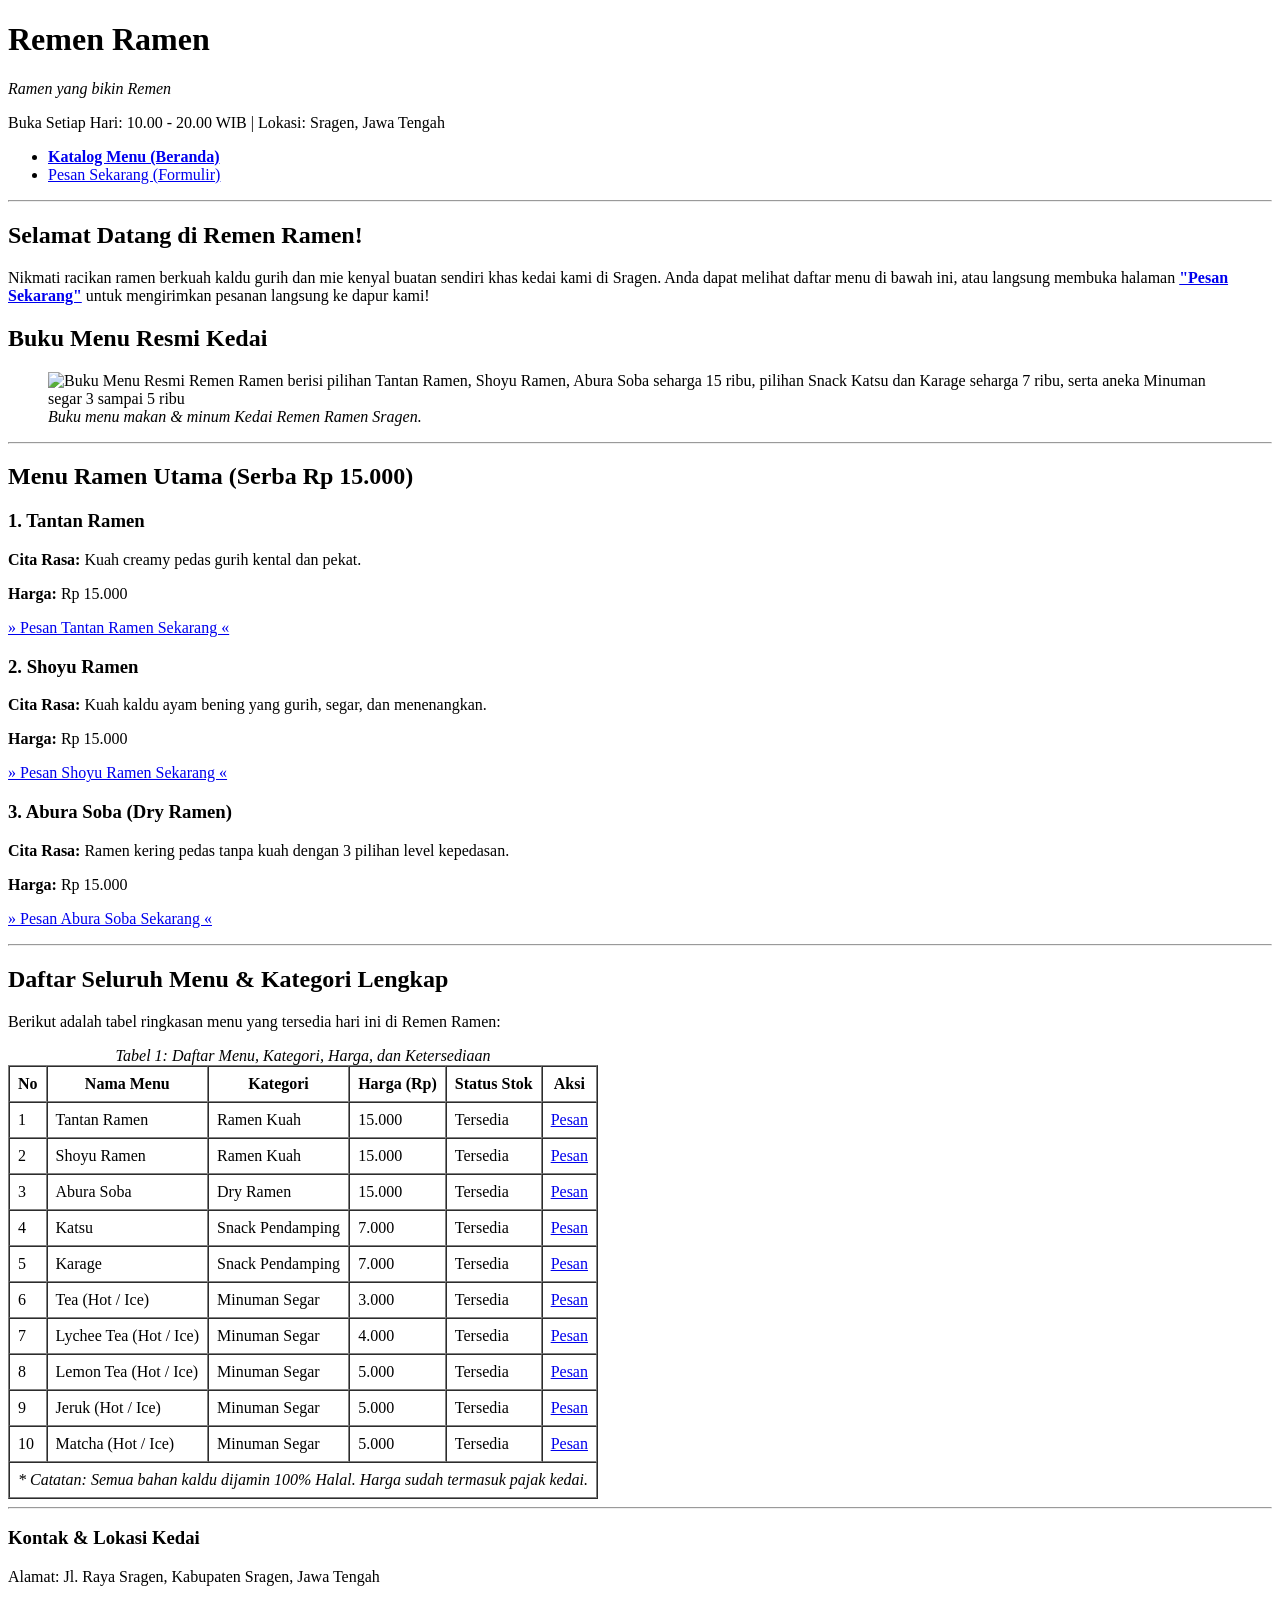
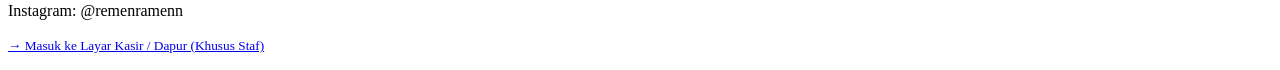
==== index.html @ 984b787c "feat: inisialisasi struktur HTML5 dan aksesibilitas Remen Ramen mencakup index, pesan, dan admin" ====
<!DOCTYPE html>
<html lang="id">
<head>
  <meta charset="UTF-8">
  <meta name="viewport" content="width=device-width, initial-scale=1.0">
  <title>Remen Ramen - Katalog Menu Otentik Sragen</title>
</head>
<body>

  <!-- ================= HEADER: Identitas Kedai ================= -->
  <header>
    <h1>Remen Ramen</h1>
    <p><em>Ramen yang bikin Remen</em></p>
    <p>Buka Setiap Hari: 10.00 - 20.00 WIB | Lokasi: Sragen, Jawa Tengah</p>
  </header>

  <!-- ================= NAV: Navigasi 2 Pilar Utama ================= -->
  <nav aria-label="Navigasi Utama">
    <ul>
      <li><a href="index.html"><strong>Katalog Menu (Beranda)</strong></a></li>
      <li><a href="pesan.html">Pesan Sekarang (Formulir)</a></li>
    </ul>
  </nav>

  <hr>

  <!-- ================= MAIN: Konten Utama Pelanggan ================= -->
  <main>

    <!-- Section 1: Sambutan & Panduan Pesan di Meja -->
    <section id="sambutan">
      <h2>Selamat Datang di Remen Ramen!</h2>
      <p>
        Nikmati racikan ramen berkuah kaldu gurih dan mie kenyal buatan sendiri khas kedai kami di Sragen. 
        Anda dapat melihat daftar menu di bawah ini, atau langsung membuka halaman 
        <strong><a href="pesan.html">"Pesan Sekarang"</a></strong> 
        untuk mengirimkan pesanan langsung ke dapur kami!
      </p>
    </section>

    <!-- Section 2: Banner Gambar Buku Menu Asli -->
    <section id="buku-menu-fisik">
      <h2>Buku Menu Resmi Kedai</h2>
      <figure>
        <img 
          src="assets/images/menu-flyer.png" 
          alt="Buku Menu Resmi Remen Ramen berisi pilihan Tantan Ramen, Shoyu Ramen, Abura Soba seharga 15 ribu, pilihan Snack Katsu dan Karage seharga 7 ribu, serta aneka Minuman segar 3 sampai 5 ribu" 
          width="400"
        >
        <figcaption><em>Buku menu makan &amp; minum Kedai Remen Ramen Sragen.</em></figcaption>
      </figure>
    </section>

    <hr>

    <!-- Section 3: Sorotan Menu Ramen Unggulan (Semantic Articles) -->
    <section id="menu-unggulan">
      <h2>Menu Ramen Utama (Serba Rp 15.000)</h2>

      <!-- Item 1: Tantan Ramen -->
      <article>
        <h3>1. Tantan Ramen</h3>
        <p><strong>Cita Rasa:</strong> Kuah creamy pedas gurih kental dan pekat.</p>
        <p><strong>Harga:</strong> Rp 15.000</p>
        <p><a href="pesan.html">&raquo; Pesan Tantan Ramen Sekarang &laquo;</a></p>
      </article>

      <!-- Item 2: Shoyu Ramen -->
      <article>
        <h3>2. Shoyu Ramen</h3>
        <p><strong>Cita Rasa:</strong> Kuah kaldu ayam bening yang gurih, segar, dan menenangkan.</p>
        <p><strong>Harga:</strong> Rp 15.000</p>
        <p><a href="pesan.html">&raquo; Pesan Shoyu Ramen Sekarang &laquo;</a></p>
      </article>

      <!-- Item 3: Abura Soba -->
      <article>
        <h3>3. Abura Soba (Dry Ramen)</h3>
        <p><strong>Cita Rasa:</strong> Ramen kering pedas tanpa kuah dengan 3 pilihan level kepedasan.</p>
        <p><strong>Harga:</strong> Rp 15.000</p>
        <p><a href="pesan.html">&raquo; Pesan Abura Soba Sekarang &laquo;</a></p>
      </article>
    </section>

    <hr>

    <!-- Section 4: Tabel Data Tabular Lengkap (Syarat Mutlak Dosen) -->
    <section id="daftar-harga-lengkap">
      <h2>Daftar Seluruh Menu & Kategori Lengkap</h2>
      <p>Berikut adalah tabel ringkasan menu yang tersedia hari ini di Remen Ramen:</p>

      <table border="1" cellpadding="8" cellspacing="0">
        <caption><em>Tabel 1: Daftar Menu, Kategori, Harga, dan Ketersediaan</em></caption>
        <thead>
          <tr>
            <th>No</th>
            <th>Nama Menu</th>
            <th>Kategori</th>
            <th>Harga (Rp)</th>
            <th>Status Stok</th>
            <th>Aksi</th>
          </tr>
        </thead>
        <tbody>
          <!-- Makanan Utama (Ramen) -->
          <tr>
            <td>1</td>
            <td>Tantan Ramen</td>
            <td>Ramen Kuah</td>
            <td>15.000</td>
            <td>Tersedia</td>
            <td><a href="pesan.html">Pesan</a></td>
          </tr>
          <tr>
            <td>2</td>
            <td>Shoyu Ramen</td>
            <td>Ramen Kuah</td>
            <td>15.000</td>
            <td>Tersedia</td>
            <td><a href="pesan.html">Pesan</a></td>
          </tr>
          <tr>
            <td>3</td>
            <td>Abura Soba</td>
            <td>Dry Ramen</td>
            <td>15.000</td>
            <td>Tersedia</td>
            <td><a href="pesan.html">Pesan</a></td>
          </tr>
          <!-- Snack Pendamping -->
          <tr>
            <td>4</td>
            <td>Katsu</td>
            <td>Snack Pendamping</td>
            <td>7.000</td>
            <td>Tersedia</td>
            <td><a href="pesan.html">Pesan</a></td>
          </tr>
          <tr>
            <td>5</td>
            <td>Karage</td>
            <td>Snack Pendamping</td>
            <td>7.000</td>
            <td>Tersedia</td>
            <td><a href="pesan.html">Pesan</a></td>
          </tr>
          <!-- Minuman Segar -->
          <tr>
            <td>6</td>
            <td>Tea (Hot / Ice)</td>
            <td>Minuman Segar</td>
            <td>3.000</td>
            <td>Tersedia</td>
            <td><a href="pesan.html">Pesan</a></td>
          </tr>
          <tr>
            <td>7</td>
            <td>Lychee Tea (Hot / Ice)</td>
            <td>Minuman Segar</td>
            <td>4.000</td>
            <td>Tersedia</td>
            <td><a href="pesan.html">Pesan</a></td>
          </tr>
          <tr>
            <td>8</td>
            <td>Lemon Tea (Hot / Ice)</td>
            <td>Minuman Segar</td>
            <td>5.000</td>
            <td>Tersedia</td>
            <td><a href="pesan.html">Pesan</a></td>
          </tr>
          <tr>
            <td>9</td>
            <td>Jeruk (Hot / Ice)</td>
            <td>Minuman Segar</td>
            <td>5.000</td>
            <td>Tersedia</td>
            <td><a href="pesan.html">Pesan</a></td>
          </tr>
          <tr>
            <td>10</td>
            <td>Matcha (Hot / Ice)</td>
            <td>Minuman Segar</td>
            <td>5.000</td>
            <td>Tersedia</td>
            <td><a href="pesan.html">Pesan</a></td>
          </tr>
        </tbody>
        <tfoot>
          <tr>
            <td colspan="6">
              <em>* Catatan: Semua bahan kaldu dijamin 100% Halal. Harga sudah termasuk pajak kedai.</em>
            </td>
          </tr>
        </tfoot>
      </table>
    </section>

  </main>

  <hr>

  <!-- ================= FOOTER: Info Kontak & Hak Cipta ================= -->
  <footer>
    <section>
      <h3>Kontak & Lokasi Kedai</h3>
      <p>Alamat: Jl. Raya Sragen, Kabupaten Sragen, Jawa Tengah</p>
      <p>Instagram: @remenramenn</p>
    </section>
    <p><small><a href="admin.html">&rarr; Masuk ke Layar Kasir / Dapur (Khusus Staf)</a></small></p>
  </footer>

</body>
</html>
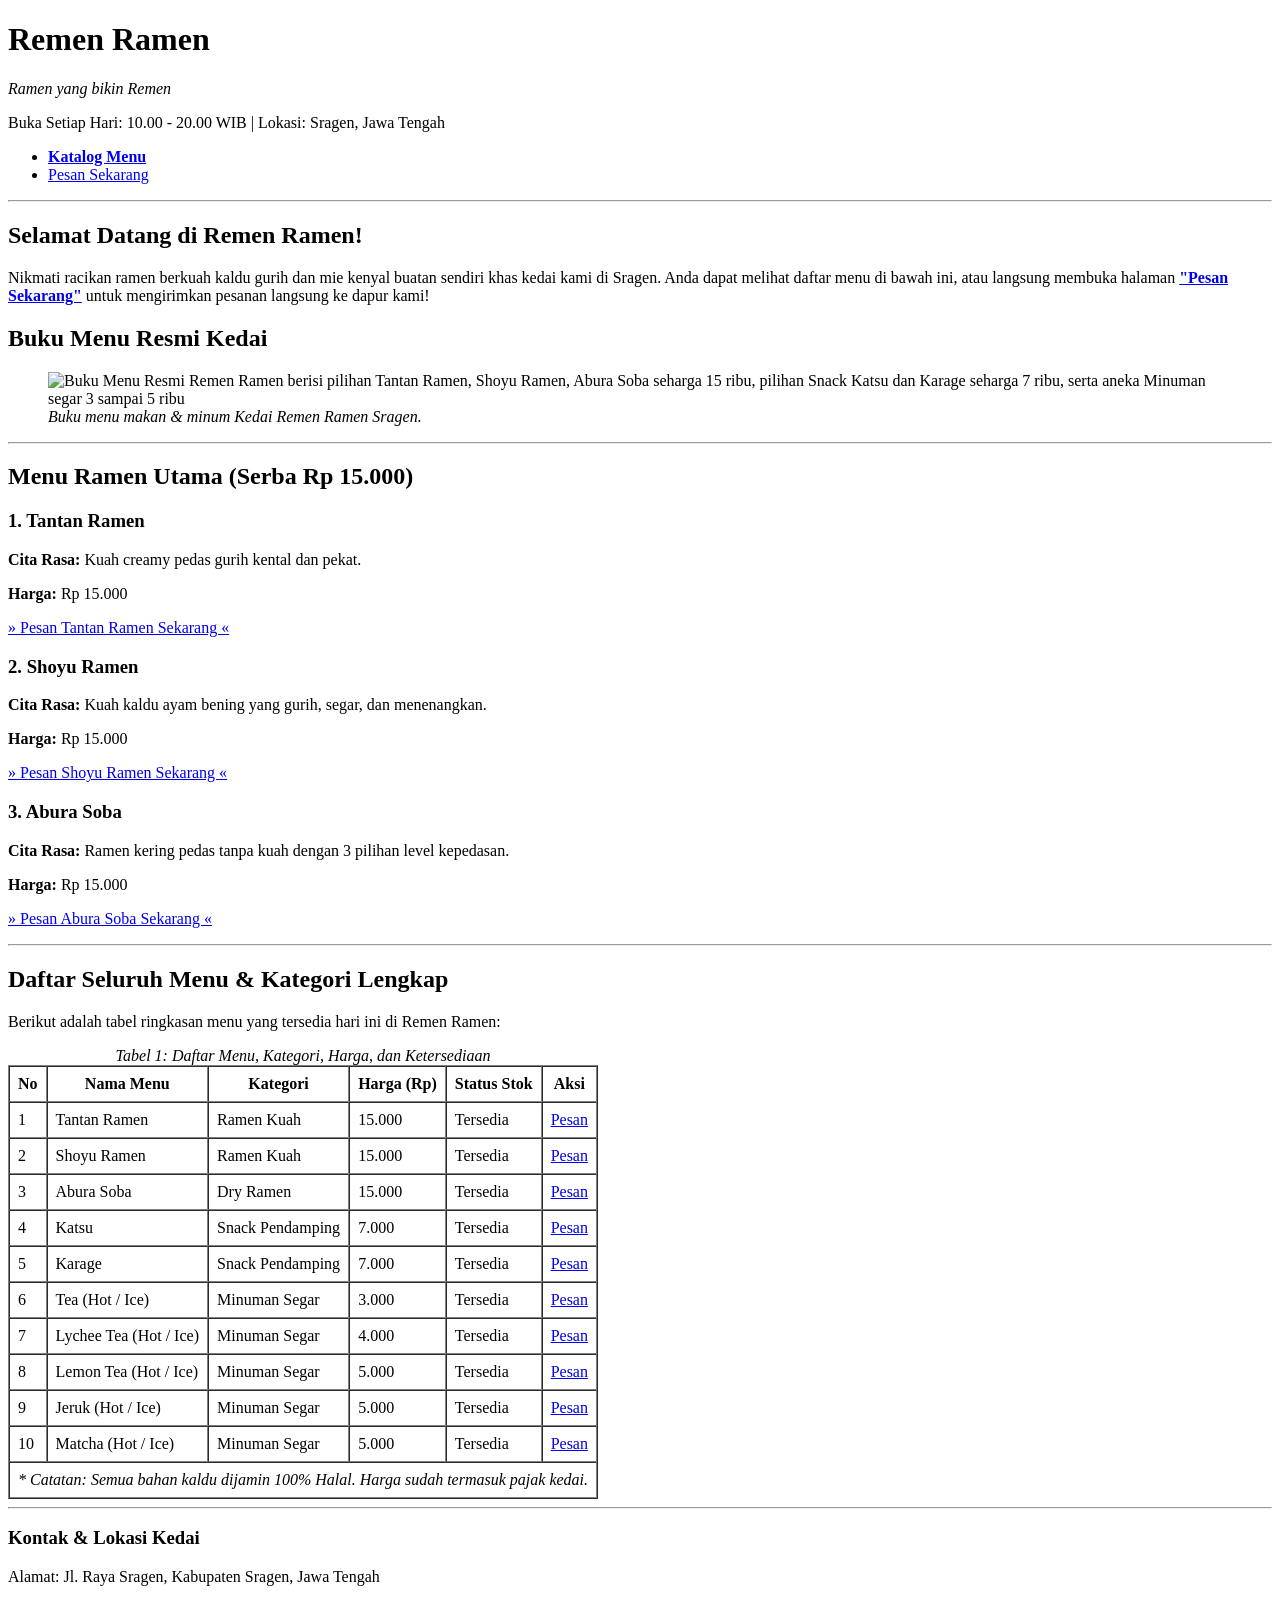
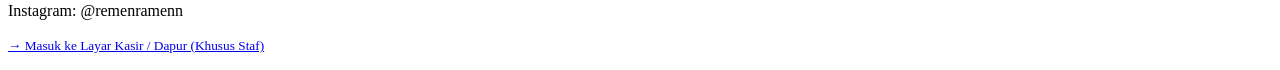
==== commit f57f3442: "memperbaiki teks konten dan menghubungkan file css ke html" ====
--- a/index.html
+++ b/index.html
@@ -4,29 +4,25 @@
   <meta charset="UTF-8">
   <meta name="viewport" content="width=device-width, initial-scale=1.0">
   <title>Remen Ramen - Katalog Menu Otentik Sragen</title>
+  <link rel="stylesheet" href="assets/css/style.css">
 </head>
 <body>
-
   <!-- ================= HEADER: Identitas Kedai ================= -->
   <header>
     <h1>Remen Ramen</h1>
     <p><em>Ramen yang bikin Remen</em></p>
     <p>Buka Setiap Hari: 10.00 - 20.00 WIB | Lokasi: Sragen, Jawa Tengah</p>
   </header>
-
   <!-- ================= NAV: Navigasi 2 Pilar Utama ================= -->
   <nav aria-label="Navigasi Utama">
     <ul>
-      <li><a href="index.html"><strong>Katalog Menu (Beranda)</strong></a></li>
-      <li><a href="pesan.html">Pesan Sekarang (Formulir)</a></li>
+      <li><a href="index.html"><strong>Katalog Menu</strong></a></li>
+      <li><a href="pesan.html">Pesan Sekarang</a></li>
     </ul>
   </nav>
-
   <hr>
-
   <!-- ================= MAIN: Konten Utama Pelanggan ================= -->
   <main>
-
     <!-- Section 1: Sambutan & Panduan Pesan di Meja -->
     <section id="sambutan">
       <h2>Selamat Datang di Remen Ramen!</h2>
@@ -37,26 +33,22 @@
         untuk mengirimkan pesanan langsung ke dapur kami!
       </p>
     </section>
-
     <!-- Section 2: Banner Gambar Buku Menu Asli -->
     <section id="buku-menu-fisik">
       <h2>Buku Menu Resmi Kedai</h2>
       <figure>
         <img 
-          src="assets/images/menu-flyer.png" 
+          src="assets/images/Menu_RemenRamen.png"
           alt="Buku Menu Resmi Remen Ramen berisi pilihan Tantan Ramen, Shoyu Ramen, Abura Soba seharga 15 ribu, pilihan Snack Katsu dan Karage seharga 7 ribu, serta aneka Minuman segar 3 sampai 5 ribu" 
-          width="400"
+          width="1000"
         >
         <figcaption><em>Buku menu makan &amp; minum Kedai Remen Ramen Sragen.</em></figcaption>
       </figure>
     </section>
-
     <hr>
-
     <!-- Section 3: Sorotan Menu Ramen Unggulan (Semantic Articles) -->
     <section id="menu-unggulan">
       <h2>Menu Ramen Utama (Serba Rp 15.000)</h2>
-
       <!-- Item 1: Tantan Ramen -->
       <article>
         <h3>1. Tantan Ramen</h3>
@@ -64,7 +56,6 @@
         <p><strong>Harga:</strong> Rp 15.000</p>
         <p><a href="pesan.html">&raquo; Pesan Tantan Ramen Sekarang &laquo;</a></p>
       </article>
-
       <!-- Item 2: Shoyu Ramen -->
       <article>
         <h3>2. Shoyu Ramen</h3>
@@ -72,23 +63,19 @@
         <p><strong>Harga:</strong> Rp 15.000</p>
         <p><a href="pesan.html">&raquo; Pesan Shoyu Ramen Sekarang &laquo;</a></p>
       </article>
-
       <!-- Item 3: Abura Soba -->
       <article>
-        <h3>3. Abura Soba (Dry Ramen)</h3>
+        <h3>3. Abura Soba</h3>
         <p><strong>Cita Rasa:</strong> Ramen kering pedas tanpa kuah dengan 3 pilihan level kepedasan.</p>
         <p><strong>Harga:</strong> Rp 15.000</p>
         <p><a href="pesan.html">&raquo; Pesan Abura Soba Sekarang &laquo;</a></p>
       </article>
     </section>
-
     <hr>
-
-    <!-- Section 4: Tabel Data Tabular Lengkap (Syarat Mutlak Dosen) -->
+    <!-- Section 4: Tabel Data Tabular Lengkap -->
     <section id="daftar-harga-lengkap">
       <h2>Daftar Seluruh Menu & Kategori Lengkap</h2>
       <p>Berikut adalah tabel ringkasan menu yang tersedia hari ini di Remen Ramen:</p>
-
       <table border="1" cellpadding="8" cellspacing="0">
         <caption><em>Tabel 1: Daftar Menu, Kategori, Harga, dan Ketersediaan</em></caption>
         <thead>
@@ -102,7 +89,7 @@
           </tr>
         </thead>
         <tbody>
-          <!-- Makanan Utama (Ramen) -->
+          <!-- Ramen -->
           <tr>
             <td>1</td>
             <td>Tantan Ramen</td>
@@ -144,7 +131,7 @@
             <td>Tersedia</td>
             <td><a href="pesan.html">Pesan</a></td>
           </tr>
-          <!-- Minuman Segar -->
+          <!-- Minuman -->
           <tr>
             <td>6</td>
             <td>Tea (Hot / Ice)</td>
@@ -195,11 +182,8 @@
         </tfoot>
       </table>
     </section>
-
   </main>
-
   <hr>
-
   <!-- ================= FOOTER: Info Kontak & Hak Cipta ================= -->
   <footer>
     <section>
@@ -209,6 +193,5 @@
     </section>
     <p><small><a href="admin.html">&rarr; Masuk ke Layar Kasir / Dapur (Khusus Staf)</a></small></p>
   </footer>
-
 </body>
 </html>
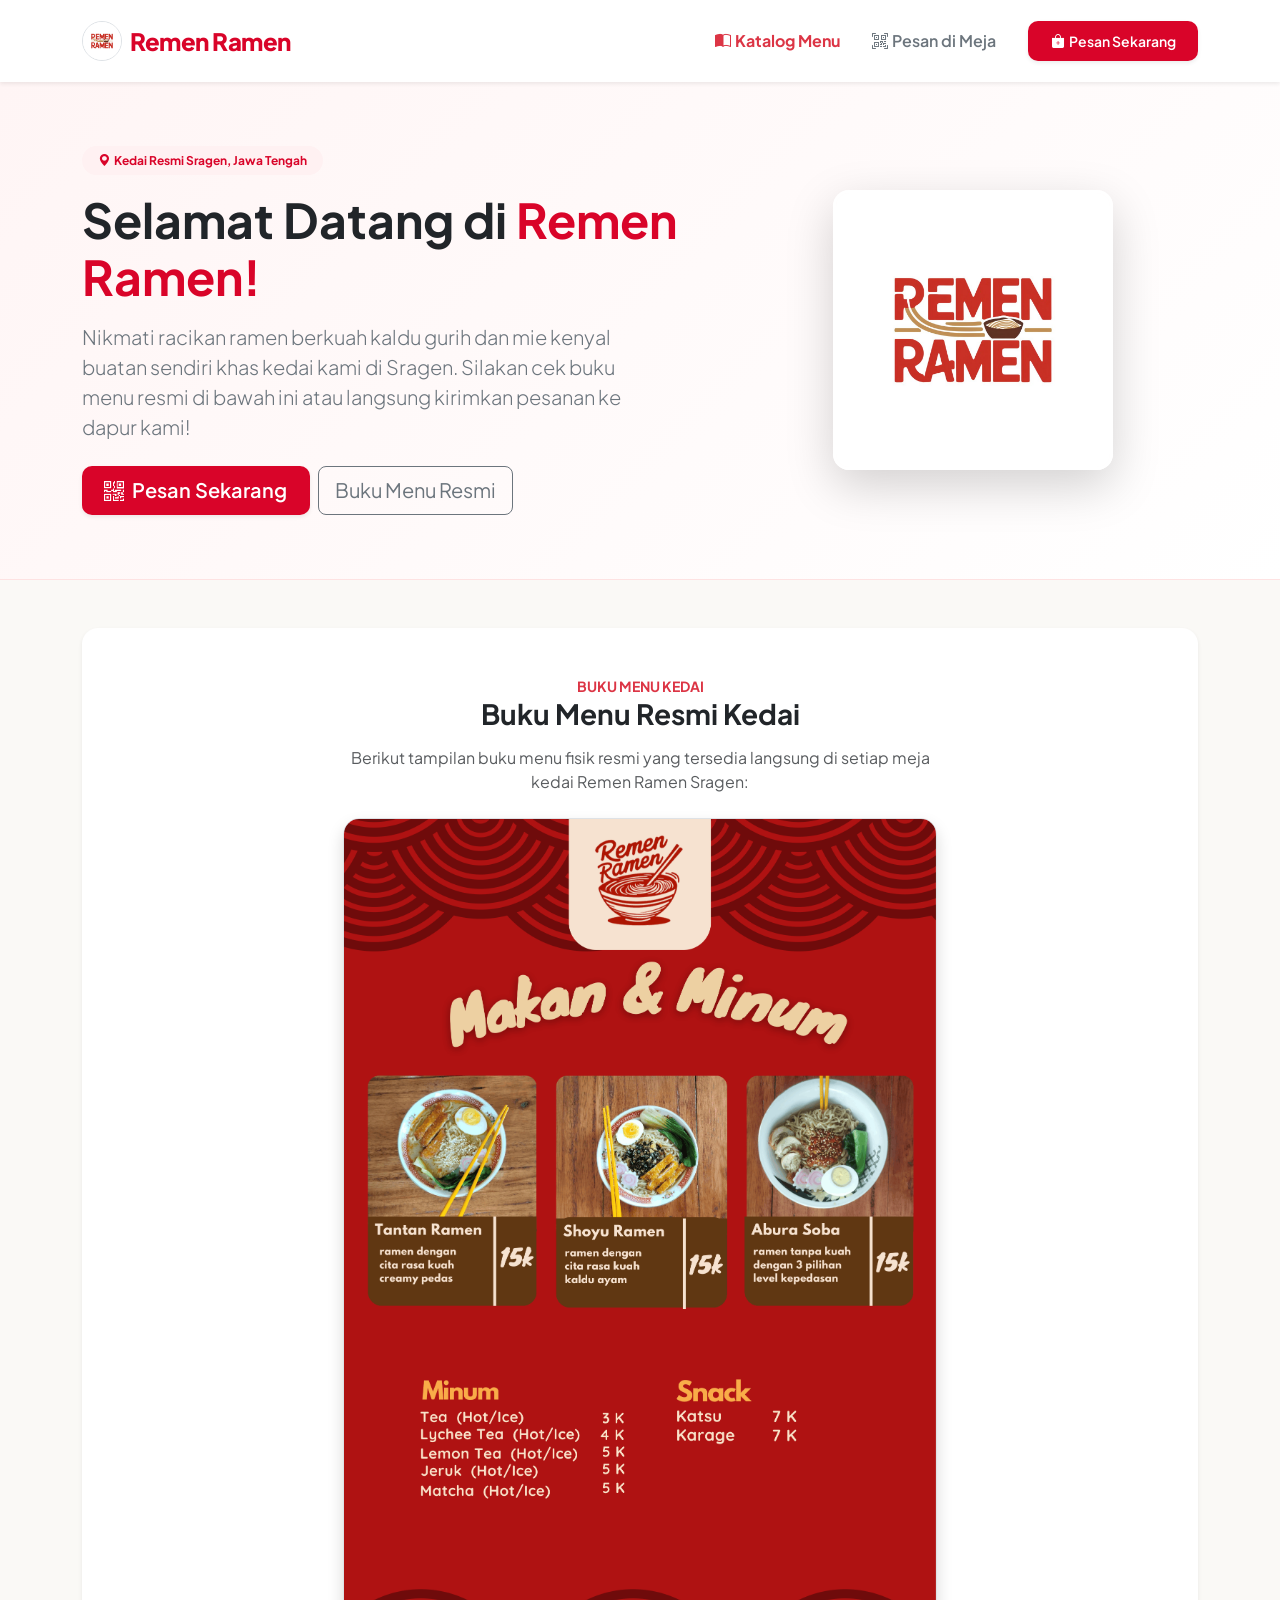
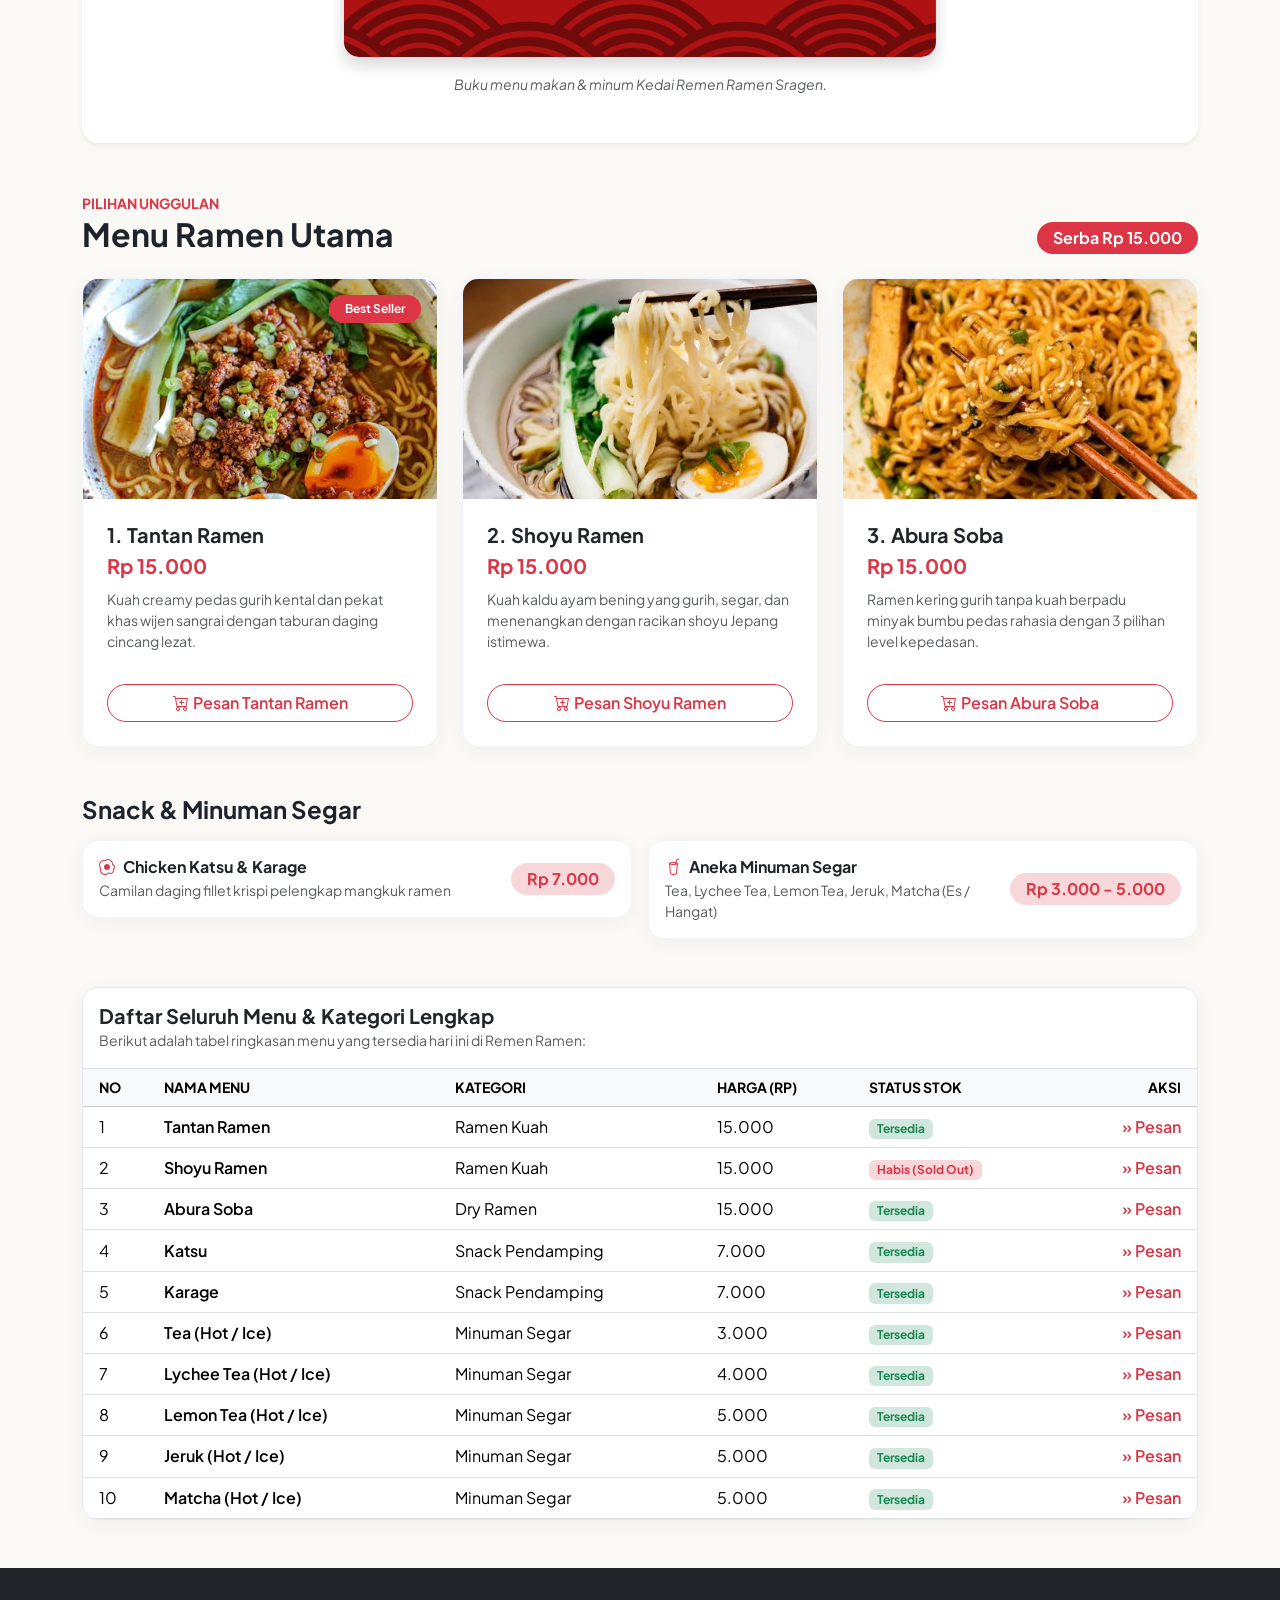
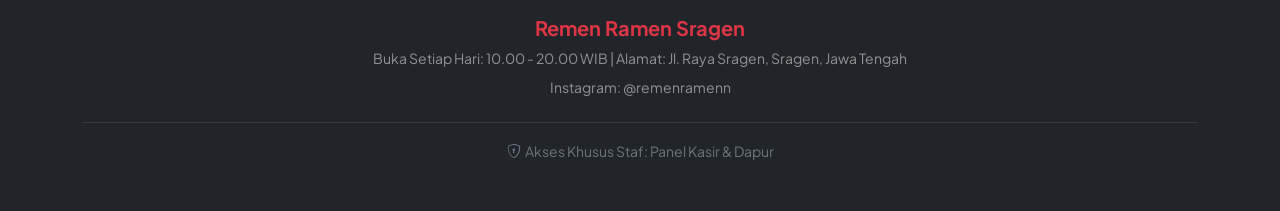
==== commit 8f816f35: "refactor: merubah total susunan kode menggunakan framework bootstrap dan mengubah palet warna lebih " ====
--- a/index.html
+++ b/index.html
@@ -3,195 +3,320 @@
 <head>
   <meta charset="UTF-8">
   <meta name="viewport" content="width=device-width, initial-scale=1.0">
-  <title>Remen Ramen - Katalog Menu Otentik Sragen</title>
+  <title>Remen Ramen - Autentik Ramen Kedai Sragen</title>
+
+  <!-- Google Font: Plus Jakarta Sans -->
+  <link rel="preconnect" href="https://fonts.googleapis.com">
+  <link rel="preconnect" href="https://fonts.gstatic.com" crossorigin>
+  <link href="https://fonts.googleapis.com/css2?family=Plus+Jakarta+Sans:wght@400;500;600;700;800&display=swap" rel="stylesheet">
+
+  <!-- Bootstrap 5 & Icons -->
+  <link href="https://cdn.jsdelivr.net/npm/bootstrap@5.3.3/dist/css/bootstrap.min.css" rel="stylesheet">
+  <link rel="stylesheet" href="https://cdn.jsdelivr.net/npm/bootstrap-icons@1.11.3/font/bootstrap-icons.min.css">
+
+  <!-- Custom CSS -->
   <link rel="stylesheet" href="assets/css/style.css">
 </head>
 <body>
-  <!-- ================= HEADER: Identitas Kedai ================= -->
-  <header>
-    <h1>Remen Ramen</h1>
-    <p><em>Ramen yang bikin Remen</em></p>
-    <p>Buka Setiap Hari: 10.00 - 20.00 WIB | Lokasi: Sragen, Jawa Tengah</p>
+
+  <!-- ================= NAVBAR PELANGGAN ================= -->
+  <nav class="navbar navbar-expand-lg navbar-light bg-white sticky-top shadow-sm py-3">
+    <div class="container">
+      <a class="navbar-brand d-flex align-items-center gap-2" href="index.html">
+        <img src="assets/images/Logo_RemenRamen.jpg" alt="Logo Remen Ramen" class="rounded-circle border" width="40" height="40">
+        <span class="navbar-brand-title fs-4 mb-0">Remen Ramen</span>
+      </a>
+
+      <button class="navbar-toggler border-0" type="button" data-bs-toggle="collapse" data-bs-target="#navCustomer">
+        <span class="navbar-toggler-icon"></span>
+      </button>
+
+      <div class="collapse navbar-collapse justify-content-end" id="navCustomer">
+        <ul class="navbar-nav align-items-center gap-1 gap-lg-3 mt-3 mt-lg-0">
+          <li class="nav-item">
+            <a class="nav-link active fw-bold text-danger" href="index.html"><i class="bi bi-book-half me-1"></i>Katalog Menu</a>
+          </li>
+          <li class="nav-item">
+            <a class="nav-link fw-semibold text-secondary" href="pesan.html"><i class="bi bi-qr-code-scan me-1"></i>Pesan di Meja</a>
+          </li>
+          <li class="nav-item ms-lg-2">
+            <a href="pesan.html" class="btn btn-brand btn-sm shadow-sm"><i class="bi bi-bag-plus-fill me-1"></i>Pesan Sekarang</a>
+          </li>
+        </ul>
+      </div>
+    </div>
+  </nav>
+
+  <!-- ================= 1. SAMBUTAN & HERO BANNER ================= -->
+  <header class="hero-banner py-5" id="sambutan">
+    <div class="container py-3">
+      <div class="row align-items-center gy-4">
+        <div class="col-12 col-lg-7 text-center text-lg-start">
+          <span class="badge badge-soft-red px-3 py-2 rounded-pill mb-3">
+            <i class="bi bi-geo-alt-fill me-1"></i>Kedai Resmi Sragen, Jawa Tengah
+          </span>
+          <h1 class="display-5 fw-bold text-dark mb-3">
+            Selamat Datang di <span style="color: var(--brand-red);">Remen Ramen!</span>
+          </h1>
+          <p class="lead text-secondary mb-4" style="max-width: 540px;">
+            Nikmati racikan ramen berkuah kaldu gurih dan mie kenyal buatan sendiri khas kedai kami di Sragen. Silakan cek buku menu resmi di bawah ini atau langsung kirimkan pesanan ke dapur kami!
+          </p>
+          <div class="d-flex flex-wrap justify-content-center justify-content-lg-start gap-2">
+            <a href="pesan.html" class="btn btn-brand btn-lg shadow-sm">
+              <i class="bi bi-qr-code me-2"></i>Pesan Sekarang
+            </a>
+            <a href="#buku-menu" class="btn btn-outline-secondary btn-lg">
+              Buku Menu Resmi
+            </a>
+          </div>
+        </div>
+        <div class="col-12 col-lg-5 text-center">
+          <img src="assets/images/Logo_RemenRamen.jpg" alt="Logo Kedai Remen Ramen" class="img-fluid rounded-4 shadow-lg border border-3 border-white" style="max-width: 280px;">
+        </div>
+      </div>
+    </div>
   </header>
-  <!-- ================= NAV: Navigasi 2 Pilar Utama ================= -->
-  <nav aria-label="Navigasi Utama">
-    <ul>
-      <li><a href="index.html"><strong>Katalog Menu</strong></a></li>
-      <li><a href="pesan.html">Pesan Sekarang</a></li>
-    </ul>
-  </nav>
-  <hr>
-  <!-- ================= MAIN: Konten Utama Pelanggan ================= -->
-  <main>
-    <!-- Section 1: Sambutan & Panduan Pesan di Meja -->
-    <section id="sambutan">
-      <h2>Selamat Datang di Remen Ramen!</h2>
-      <p>
-        Nikmati racikan ramen berkuah kaldu gurih dan mie kenyal buatan sendiri khas kedai kami di Sragen. 
-        Anda dapat melihat daftar menu di bawah ini, atau langsung membuka halaman 
-        <strong><a href="pesan.html">"Pesan Sekarang"</a></strong> 
-        untuk mengirimkan pesanan langsung ke dapur kami!
+
+  <!-- ================= KONTEN UTAMA ================= -->
+  <main class="container my-5">
+
+    <!-- 2. BUKU MENU -->
+    <section class="card border-0 shadow-sm rounded-4 p-4 p-lg-5 mb-5 bg-white text-center" id="buku-menu">
+      <span class="text-danger fw-bold small text-uppercase">Buku Menu Kedai</span>
+      <h2 class="h3 fw-bold mb-3">Buku Menu Resmi Kedai</h2>
+      <p class="text-muted mx-auto mb-4" style="max-width: 600px;">
+        Berikut tampilan buku menu fisik resmi yang tersedia langsung di setiap meja kedai Remen Ramen Sragen:
       </p>
+      <div class="text-center">
+        <img src="assets/images/Menu_RemenRamen.png" class="img-fluid rounded-4 shadow border" alt="Buku Menu Resmi Remen Ramen" style="max-height: 840px;">
+        <figcaption class="mt-3 text-muted small fst-italic">Buku menu makan &amp; minum Kedai Remen Ramen Sragen.</figcaption>
+      </div>
     </section>
-    <!-- Section 2: Banner Gambar Buku Menu Asli -->
-    <section id="buku-menu-fisik">
-      <h2>Buku Menu Resmi Kedai</h2>
-      <figure>
-        <img 
-          src="assets/images/Menu_RemenRamen.png"
-          alt="Buku Menu Resmi Remen Ramen berisi pilihan Tantan Ramen, Shoyu Ramen, Abura Soba seharga 15 ribu, pilihan Snack Katsu dan Karage seharga 7 ribu, serta aneka Minuman segar 3 sampai 5 ribu" 
-          width="1000"
-        >
-        <figcaption><em>Buku menu makan &amp; minum Kedai Remen Ramen Sragen.</em></figcaption>
-      </figure>
+
+    <!-- 3. MENU RAMEN (GRID CARDS 3 KOLOM BOOTSTRAP) -->
+    <section class="mb-5" id="menu-utama">
+      <div class="d-flex justify-content-between align-items-end mb-4">
+        <div>
+          <span class="text-danger fw-bold small text-uppercase">Pilihan Unggulan</span>
+          <h2 class="fw-bold mb-0">Menu Ramen Utama</h2>
+        </div>
+        <span class="badge bg-danger fs-6 px-3 py-2 rounded-pill">Serba Rp 15.000</span>
+      </div>
+
+      <div class="row g-4">
+        <!-- Card 1: Tantan Ramen -->
+        <div class="col-12 col-md-6 col-lg-4">  
+          <div class="card card-menu h-100">
+            <div class="position-relative">
+              <img src="assets/images/Ramen_Tantan.jpg" class="card-img-top card-menu-img" alt="Tantan Ramen">
+              <span class="position-absolute top-0 end-0 m-3 badge bg-danger rounded-pill px-3 py-2 shadow-sm">Best Seller</span>
+            </div>
+            <div class="card-body p-4 d-flex flex-column">
+              <h3 class="h5 fw-bold mb-1">1. Tantan Ramen</h3>
+              <p class="text-danger fw-bold fs-5 mb-2">Rp 15.000</p>
+              <p class="text-muted small flex-grow-1">
+                Kuah creamy pedas gurih kental dan pekat khas wijen sangrai dengan taburan daging cincang lezat.
+              </p>
+              <a href="pesan.html" class="btn btn-outline-danger w-100 fw-semibold rounded-pill mt-3">
+                <i class="bi bi-cart-plus me-1"></i>Pesan Tantan Ramen
+              </a>
+            </div>
+          </div>
+        </div>
+
+        <!-- Card 2: Shoyu Ramen -->
+        <div class="col-12 col-md-6 col-lg-4">
+          <div class="card card-menu h-100">
+            <div class="position-relative">
+              <img src="assets/images/Ramen_Shoyu.jpg" class="card-img-top card-menu-img" alt="Shoyu Ramen">
+            </div>
+            <div class="card-body p-4 d-flex flex-column">
+              <h3 class="h5 fw-bold mb-1">2. Shoyu Ramen</h3>
+              <p class="text-danger fw-bold fs-5 mb-2">Rp 15.000</p>
+              <p class="text-muted small flex-grow-1">
+                Kuah kaldu ayam bening yang gurih, segar, dan menenangkan dengan racikan shoyu Jepang istimewa.
+              </p>
+              <a href="pesan.html" class="btn btn-outline-danger w-100 fw-semibold rounded-pill mt-3">
+                <i class="bi bi-cart-plus me-1"></i>Pesan Shoyu Ramen
+              </a>
+            </div>
+          </div>
+        </div>
+
+        <!-- Card 3: Abura Soba -->
+        <div class="col-12 col-md-6 col-lg-4">
+          <div class="card card-menu h-100">
+            <div class="position-relative">
+              <img src="assets/images/Ramen_AburaSoba.jpg" class="card-img-top card-menu-img" alt="Abura Soba">
+            </div>
+            <div class="card-body p-4 d-flex flex-column">
+              <h3 class="h5 fw-bold mb-1">3. Abura Soba</h3>
+              <p class="text-danger fw-bold fs-5 mb-2">Rp 15.000</p>
+              <p class="text-muted small flex-grow-1">
+                Ramen kering gurih tanpa kuah berpadu minyak bumbu pedas rahasia dengan 3 pilihan level kepedasan.
+              </p>
+              <a href="pesan.html" class="btn btn-outline-danger w-100 fw-semibold rounded-pill mt-3">
+                <i class="bi bi-cart-plus me-1"></i>Pesan Abura Soba
+              </a>
+            </div>
+          </div>
+        </div>
+      </div>
     </section>
-    <hr>
-    <!-- Section 3: Sorotan Menu Ramen Unggulan (Semantic Articles) -->
-    <section id="menu-unggulan">
-      <h2>Menu Ramen Utama (Serba Rp 15.000)</h2>
-      <!-- Item 1: Tantan Ramen -->
-      <article>
-        <h3>1. Tantan Ramen</h3>
-        <p><strong>Cita Rasa:</strong> Kuah creamy pedas gurih kental dan pekat.</p>
-        <p><strong>Harga:</strong> Rp 15.000</p>
-        <p><a href="pesan.html">&raquo; Pesan Tantan Ramen Sekarang &laquo;</a></p>
-      </article>
-      <!-- Item 2: Shoyu Ramen -->
-      <article>
-        <h3>2. Shoyu Ramen</h3>
-        <p><strong>Cita Rasa:</strong> Kuah kaldu ayam bening yang gurih, segar, dan menenangkan.</p>
-        <p><strong>Harga:</strong> Rp 15.000</p>
-        <p><a href="pesan.html">&raquo; Pesan Shoyu Ramen Sekarang &laquo;</a></p>
-      </article>
-      <!-- Item 3: Abura Soba -->
-      <article>
-        <h3>3. Abura Soba</h3>
-        <p><strong>Cita Rasa:</strong> Ramen kering pedas tanpa kuah dengan 3 pilihan level kepedasan.</p>
-        <p><strong>Harga:</strong> Rp 15.000</p>
-        <p><a href="pesan.html">&raquo; Pesan Abura Soba Sekarang &laquo;</a></p>
-      </article>
+
+    <!-- 4. SNACK & MINUMAN -->
+    <section class="mb-5">
+      <h2 class="h4 fw-bold mb-3">Snack &amp; Minuman Segar</h2>
+      <div class="row g-3">
+        <div class="col-12 col-md-6">
+          <div class="card card-menu p-3">
+            <div class="d-flex justify-content-between align-items-center">
+              <div>
+                <h3 class="h6 fw-bold mb-1"><i class="bi bi-egg-fried text-danger me-2"></i>Chicken Katsu &amp; Karage</h3>
+                <p class="text-muted small mb-0">Camilan daging fillet krispi pelengkap mangkuk ramen</p>
+              </div>
+              <span class="badge bg-danger-subtle text-danger fs-6 px-3 py-2 rounded-pill">Rp 7.000</span>
+            </div>
+          </div>
+        </div>
+        <div class="col-12 col-md-6">
+          <div class="card card-menu p-3">
+            <div class="d-flex justify-content-between align-items-center">
+              <div>
+                <h3 class="h6 fw-bold mb-1"><i class="bi bi-cup-straw text-danger me-2"></i>Aneka Minuman Segar</h3>
+                <p class="text-muted small mb-0">Tea, Lychee Tea, Lemon Tea, Jeruk, Matcha (Es / Hangat)</p>
+              </div>
+              <span class="badge bg-danger-subtle text-danger fs-6 px-3 py-2 rounded-pill">Rp 3.000 - 5.000</span>
+            </div>
+          </div>
+        </div>
+      </div>
     </section>
-    <hr>
-    <!-- Section 4: Tabel Data Tabular Lengkap -->
-    <section id="daftar-harga-lengkap">
-      <h2>Daftar Seluruh Menu & Kategori Lengkap</h2>
-      <p>Berikut adalah tabel ringkasan menu yang tersedia hari ini di Remen Ramen:</p>
-      <table border="1" cellpadding="8" cellspacing="0">
-        <caption><em>Tabel 1: Daftar Menu, Kategori, Harga, dan Ketersediaan</em></caption>
-        <thead>
-          <tr>
-            <th>No</th>
-            <th>Nama Menu</th>
-            <th>Kategori</th>
-            <th>Harga (Rp)</th>
-            <th>Status Stok</th>
-            <th>Aksi</th>
-          </tr>
-        </thead>
-        <tbody>
-          <!-- Ramen -->
-          <tr>
-            <td>1</td>
-            <td>Tantan Ramen</td>
-            <td>Ramen Kuah</td>
-            <td>15.000</td>
-            <td>Tersedia</td>
-            <td><a href="pesan.html">Pesan</a></td>
-          </tr>
-          <tr>
-            <td>2</td>
-            <td>Shoyu Ramen</td>
-            <td>Ramen Kuah</td>
-            <td>15.000</td>
-            <td>Tersedia</td>
-            <td><a href="pesan.html">Pesan</a></td>
-          </tr>
-          <tr>
-            <td>3</td>
-            <td>Abura Soba</td>
-            <td>Dry Ramen</td>
-            <td>15.000</td>
-            <td>Tersedia</td>
-            <td><a href="pesan.html">Pesan</a></td>
-          </tr>
-          <!-- Snack Pendamping -->
-          <tr>
-            <td>4</td>
-            <td>Katsu</td>
-            <td>Snack Pendamping</td>
-            <td>7.000</td>
-            <td>Tersedia</td>
-            <td><a href="pesan.html">Pesan</a></td>
-          </tr>
-          <tr>
-            <td>5</td>
-            <td>Karage</td>
-            <td>Snack Pendamping</td>
-            <td>7.000</td>
-            <td>Tersedia</td>
-            <td><a href="pesan.html">Pesan</a></td>
-          </tr>
-          <!-- Minuman -->
-          <tr>
-            <td>6</td>
-            <td>Tea (Hot / Ice)</td>
-            <td>Minuman Segar</td>
-            <td>3.000</td>
-            <td>Tersedia</td>
-            <td><a href="pesan.html">Pesan</a></td>
-          </tr>
-          <tr>
-            <td>7</td>
-            <td>Lychee Tea (Hot / Ice)</td>
-            <td>Minuman Segar</td>
-            <td>4.000</td>
-            <td>Tersedia</td>
-            <td><a href="pesan.html">Pesan</a></td>
-          </tr>
-          <tr>
-            <td>8</td>
-            <td>Lemon Tea (Hot / Ice)</td>
-            <td>Minuman Segar</td>
-            <td>5.000</td>
-            <td>Tersedia</td>
-            <td><a href="pesan.html">Pesan</a></td>
-          </tr>
-          <tr>
-            <td>9</td>
-            <td>Jeruk (Hot / Ice)</td>
-            <td>Minuman Segar</td>
-            <td>5.000</td>
-            <td>Tersedia</td>
-            <td><a href="pesan.html">Pesan</a></td>
-          </tr>
-          <tr>
-            <td>10</td>
-            <td>Matcha (Hot / Ice)</td>
-            <td>Minuman Segar</td>
-            <td>5.000</td>
-            <td>Tersedia</td>
-            <td><a href="pesan.html">Pesan</a></td>
-          </tr>
-        </tbody>
-        <tfoot>
-          <tr>
-            <td colspan="6">
-              <em>* Catatan: Semua bahan kaldu dijamin 100% Halal. Harga sudah termasuk pajak kedai.</em>
-            </td>
-          </tr>
-        </tfoot>
-      </table>
+
+    <!-- 5. TABEL DAFTAR SELURUH MENU & KATEGORI LENGKAP -->
+    <section class="mb-5" id="daftar-harga-lengkap">
+      <div class="table-card">
+        <div class="p-3 border-bottom bg-white">
+          <h2 class="h5 fw-bold mb-0 text-dark">Daftar Seluruh Menu &amp; Kategori Lengkap</h2>
+          <small class="text-muted">Berikut adalah tabel ringkasan menu yang tersedia hari ini di Remen Ramen:</small>
+        </div>
+        <div class="table-responsive">
+          <table class="table table-hover align-middle mb-0">
+            <thead class="table-light text-secondary small text-uppercase">
+              <tr>
+                <th scope="col" class="ps-3">No</th>
+                <th scope="col">Nama Menu</th>
+                <th scope="col">Kategori</th>
+                <th scope="col">Harga (Rp)</th>
+                <th scope="col">Status Stok</th>
+                <th scope="col" class="text-end pe-3">Aksi</th>
+              </tr>
+            </thead>
+            <tbody>
+              <tr>
+                <td class="ps-3">1</td>
+                <td class="fw-semibold">Tantan Ramen</td>
+                <td>Ramen Kuah</td>
+                <td>15.000</td>
+                <td><span class="badge bg-success-subtle text-success">Tersedia</span></td>
+                <td class="text-end pe-3"><a href="pesan.html" class="text-danger fw-semibold text-decoration-none">&raquo; Pesan</a></td>
+              </tr>
+              <tr>
+                <td class="ps-3">2</td>
+                <td class="fw-semibold">Shoyu Ramen</td>
+                <td>Ramen Kuah</td>
+                <td>15.000</td>
+                <td><span class="badge bg-danger-subtle text-danger">Habis (Sold Out)</span></td>
+                <td class="text-end pe-3"><a href="pesan.html" class="text-danger fw-semibold text-decoration-none">&raquo; Pesan</a></td>
+              </tr>
+              <tr>
+                <td class="ps-3">3</td>
+                <td class="fw-semibold">Abura Soba</td>
+                <td>Dry Ramen</td>
+                <td>15.000</td>
+                <td><span class="badge bg-success-subtle text-success">Tersedia</span></td>
+                <td class="text-end pe-3"><a href="pesan.html" class="text-danger fw-semibold text-decoration-none">&raquo; Pesan</a></td>
+              </tr>
+              <tr>
+                <td class="ps-3">4</td>
+                <td class="fw-semibold">Katsu</td>
+                <td>Snack Pendamping</td>
+                <td>7.000</td>
+                <td><span class="badge bg-success-subtle text-success">Tersedia</span></td>
+                <td class="text-end pe-3"><a href="pesan.html" class="text-danger fw-semibold text-decoration-none">&raquo; Pesan</a></td>
+              </tr>
+              <tr>
+                <td class="ps-3">5</td>
+                <td class="fw-semibold">Karage</td>
+                <td>Snack Pendamping</td>
+                <td>7.000</td>
+                <td><span class="badge bg-success-subtle text-success">Tersedia</span></td>
+                <td class="text-end pe-3"><a href="pesan.html" class="text-danger fw-semibold text-decoration-none">&raquo; Pesan</a></td>
+              </tr>
+              <tr>
+                <td class="ps-3">6</td>
+                <td class="fw-semibold">Tea (Hot / Ice)</td>
+                <td>Minuman Segar</td>
+                <td>3.000</td>
+                <td><span class="badge bg-success-subtle text-success">Tersedia</span></td>
+                <td class="text-end pe-3"><a href="pesan.html" class="text-danger fw-semibold text-decoration-none">&raquo; Pesan</a></td>
+              </tr>
+              <tr>
+                <td class="ps-3">7</td>
+                <td class="fw-semibold">Lychee Tea (Hot / Ice)</td>
+                <td>Minuman Segar</td>
+                <td>4.000</td>
+                <td><span class="badge bg-success-subtle text-success">Tersedia</span></td>
+                <td class="text-end pe-3"><a href="pesan.html" class="text-danger fw-semibold text-decoration-none">&raquo; Pesan</a></td>
+              </tr>
+              <tr>
+                <td class="ps-3">8</td>
+                <td class="fw-semibold">Lemon Tea (Hot / Ice)</td>
+                <td>Minuman Segar</td>
+                <td>5.000</td>
+                <td><span class="badge bg-success-subtle text-success">Tersedia</span></td>
+                <td class="text-end pe-3"><a href="pesan.html" class="text-danger fw-semibold text-decoration-none">&raquo; Pesan</a></td>
+              </tr>
+              <tr>
+                <td class="ps-3">9</td>
+                <td class="fw-semibold">Jeruk (Hot / Ice)</td>
+                <td>Minuman Segar</td>
+                <td>5.000</td>
+                <td><span class="badge bg-success-subtle text-success">Tersedia</span></td>
+                <td class="text-end pe-3"><a href="pesan.html" class="text-danger fw-semibold text-decoration-none">&raquo; Pesan</a></td>
+              </tr>
+              <tr>
+                <td class="ps-3">10</td>
+                <td class="fw-semibold">Matcha (Hot / Ice)</td>
+                <td>Minuman Segar</td>
+                <td>5.000</td>
+                <td><span class="badge bg-success-subtle text-success">Tersedia</span></td>
+                <td class="text-end pe-3"><a href="pesan.html" class="text-danger fw-semibold text-decoration-none">&raquo; Pesan</a></td>
+              </tr>
+            </tbody>
+          </table>
+        </div>
+      </div>
     </section>
+
   </main>
-  <hr>
-  <!-- ================= FOOTER: Info Kontak & Hak Cipta ================= -->
-  <footer>
-    <section>
-      <h3>Kontak & Lokasi Kedai</h3>
-      <p>Alamat: Jl. Raya Sragen, Kabupaten Sragen, Jawa Tengah</p>
-      <p>Instagram: @remenramenn</p>
-    </section>
-    <p><small><a href="admin.html">&rarr; Masuk ke Layar Kasir / Dapur (Khusus Staf)</a></small></p>
+
+  <!-- ================= FOOTER ================= -->
+  <footer class="bg-dark text-white py-5 mt-5">
+    <div class="container text-center">
+      <h3 class="h5 fw-bold text-danger mb-2">Remen Ramen Sragen</h3>
+      <p class="text-white-50 small mb-2">Buka Setiap Hari: 10.00 - 20.00 WIB | Alamat: Jl. Raya Sragen, Sragen, Jawa Tengah</p>
+      <p class="text-white-50 small mb-4">Instagram: @remenramenn</p>
+      
+      <div class="pt-3 border-top border-secondary border-opacity-25">
+        <a href="admin.html" class="text-secondary text-decoration-none small">
+          <i class="bi bi-shield-lock me-1"></i>Akses Khusus Staf: Panel Kasir &amp; Dapur
+        </a>
+      </div>
+    </div>
   </footer>
+
+  <!-- Bootstrap 5.3 JS Bundle (Bawaan Bootstrap untuk Navbar Collapse) -->
+  <script src="https://cdn.jsdelivr.net/npm/bootstrap@5.3.3/dist/js/bootstrap.bundle.min.js"></script>
 </body>
 </html>
--- a/assets/css/style.css
+++ b/assets/css/style.css
@@ -0,0 +1,151 @@
+/* ==========================================================================
+   STYLE KUSTOM REMEN RAMEN — BOOTSTRAP 5 (MODERN JAPANESE EATERY)
+   ========================================================================== */
+
+:root {
+    --brand-red: #D90429;
+    --brand-red-dark: #A00320;
+    --brand-red-subtle: #FFF1F2;
+    --brand-dark: #1E232A;
+    --brand-navy: #0F172A;
+    --brand-gray: #64748B;
+    --brand-bg: #FAF9F6;
+}
+
+body {
+    background-color: var(--brand-bg);
+    color: var(--brand-dark);
+    font-family: 'Plus Jakarta Sans', sans-serif;
+}
+
+body.bg-admin {
+    background-color: #F8FAFC;
+    color: #1E293B;
+}
+
+/* Navbar Clean */
+.navbar-brand-title {
+    font-weight: 800;
+    letter-spacing: -0.5px;
+    color: var(--brand-red) !important;
+}
+
+/* Hero Section */
+.hero-banner {
+    background: linear-gradient(135deg, #FFF5F5 0%, #FFFFFF 100%);
+    border-bottom: 1px solid #FEE2E2;
+}
+
+/* Card Modern (Katalog Menu) */
+.card-menu {
+    border: 1px solid #F1F5F9;
+    border-radius: 16px;
+    overflow: hidden;
+    background: #FFFFFF;
+    transition: all 0.25s ease;
+    box-shadow: 0 4px 20px rgba(0, 0, 0, 0.04);
+}
+
+.card-menu:hover {
+    transform: translateY(-6px);
+    box-shadow: 0 12px 30px rgba(217, 4, 41, 0.12);
+    border-color: #FECDD3;
+}
+
+.card-menu-img {
+    height: 220px;
+    object-fit: cover;
+}
+
+/* Tombol Brand Red */
+.btn-brand {
+    background-color: var(--brand-red);
+    color: #FFFFFF;
+    font-weight: 600;
+    border-radius: 10px;
+    padding: 0.6rem 1.4rem;
+    border: none;
+    transition: all 0.2s ease;
+}
+
+.btn-brand:hover {
+    background-color: var(--brand-red-dark);
+    color: #FFFFFF;
+    transform: translateY(-1px);
+    box-shadow: 0 4px 14px rgba(217, 4, 41, 0.35);
+}
+
+.badge-soft-red {
+    background-color: var(--brand-red-subtle);
+    color: var(--brand-red);
+    font-weight: 700;
+}
+
+/* Halaman Form Pemesanan (pesan.html) */
+.form-card {
+    background: #FFFFFF;
+    border-radius: 20px;
+    border: 1px solid #E2E8F0;
+    box-shadow: 0 10px 30px rgba(0, 0, 0, 0.05);
+}
+
+.form-section-title {
+    font-size: 1.05rem;
+    font-weight: 700;
+    color: var(--brand-red);
+    border-bottom: 2px solid #FEE2E2;
+    padding-bottom: 0.5rem;
+    margin-bottom: 1.2rem;
+}
+
+.form-control,
+.form-select {
+    border-radius: 10px;
+    border: 1.5px solid #CBD5E1;
+    padding: 0.7rem 1rem;
+    font-weight: 500;
+}
+
+.form-control:focus,
+.form-select:focus {
+    border-color: var(--brand-red);
+    box-shadow: 0 0 0 0.25rem rgba(217, 4, 41, 0.15);
+}
+
+.btn-submit-order {
+    background-color: var(--brand-red);
+    color: #FFFFFF;
+    font-weight: 700;
+    border-radius: 12px;
+    padding: 0.9rem 2rem;
+    border: none;
+    transition: all 0.2s;
+}
+
+.btn-submit-order:hover {
+    background-color: var(--brand-red-dark);
+    color: #FFFFFF;
+    transform: translateY(-2px);
+    box-shadow: 0 8px 20px rgba(217, 4, 41, 0.3);
+}
+
+/* Halaman Dashboard Kasir & Dapur (admin.html) */
+.admin-navbar {
+    background-color: var(--brand-navy);
+    border-bottom: 2px solid var(--brand-red);
+}
+
+.card-kpi {
+    border: 1px solid #E2E8F0;
+    border-radius: 16px;
+    background: #FFFFFF;
+    box-shadow: 0 4px 15px rgba(0, 0, 0, 0.03);
+}
+
+.table-card {
+    border-radius: 16px;
+    overflow: hidden;
+    border: 1px solid #E2E8F0;
+    background: #FFFFFF;
+    box-shadow: 0 4px 20px rgba(0, 0, 0, 0.04);
+}
